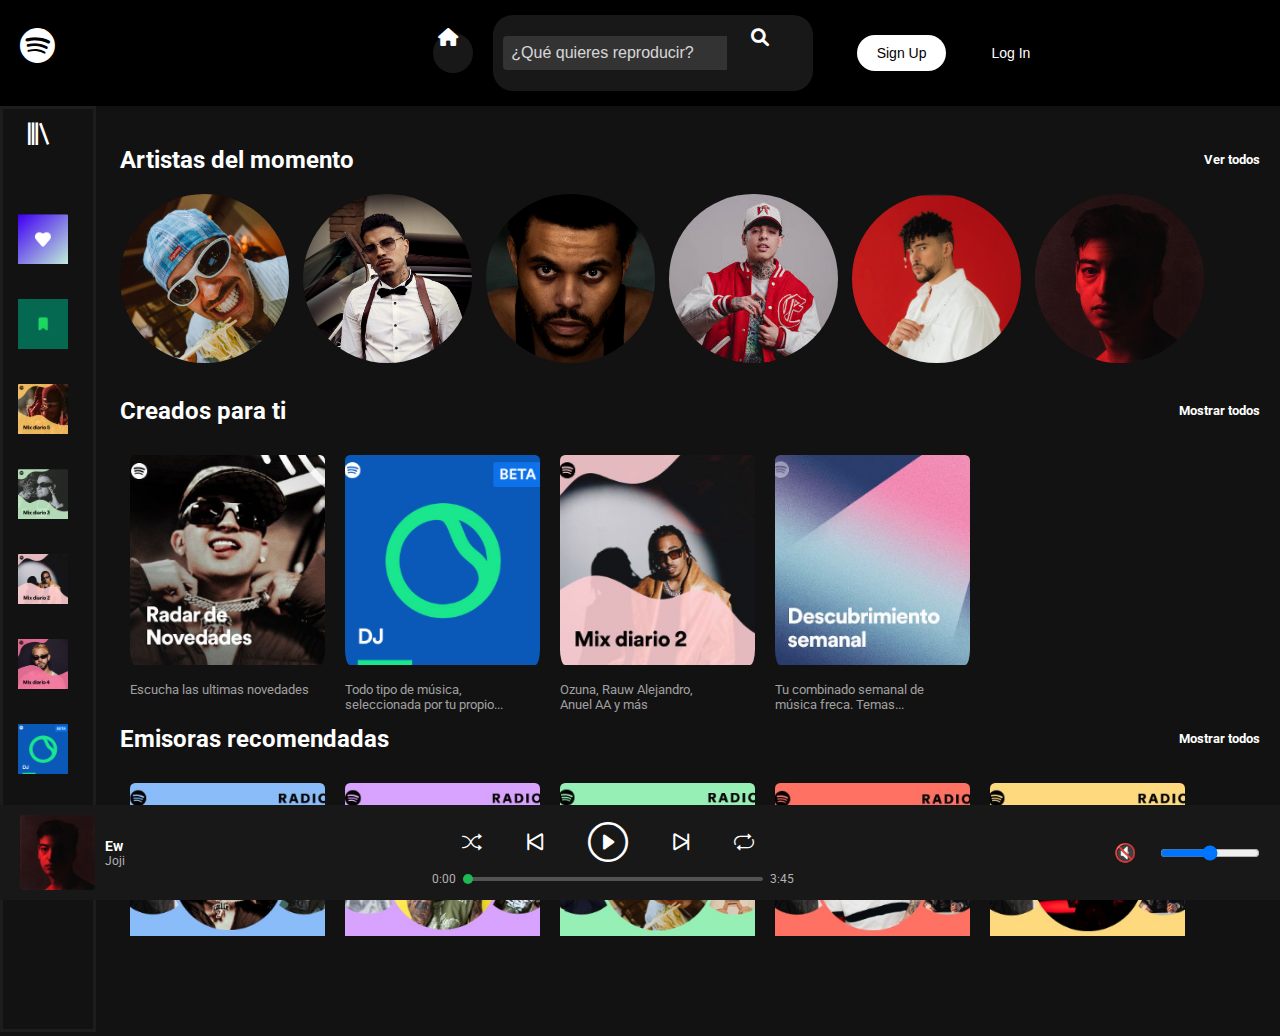
==== index.html @ 73fd4079 "todo subidote" ====
<!DOCTYPE html>
<html lang="es">
<head>
    <meta charset="UTF-8">
    <meta http-equiv="X-UA-Compatible" content="IE=edge">
    <meta name="viewport" content="width=device-width, initial-scale=1.0">
    <title>Spotify</title>
    <link rel="icon" href="imagen/spotify.png" type="image/x-icon">
    
    <link rel="stylesheet" href="estilos/style.css">
    <link rel="stylesheet" href="https://cdnjs.cloudflare.com/ajax/libs/font-awesome/6.0.0-beta3/css/all.min.css">
    <link href="https://cdn.jsdelivr.net/npm/bootstrap-icons@1.10.5/font/bootstrap-icons.css" rel="stylesheet">
    <link href='https://unpkg.com/boxicons@2.1.4/css/boxicons.min.css' rel='stylesheet'>
    <link href="https://fonts.googleapis.com/css2?family=Poppins:ital,wght@0,100;0,200;0,300;0,400;0,500;0,600;0,700;0,800;0,900;1,100;1,200;1,300;1,400;1,500;1,600;1,700;1,800;1,900&display=swap" rel="stylesheet">

</head>
<body>
    <div class="top-menu">
        <div class="logo">
            <i class="fab fa-spotify"></i>
        </div>
    
        <div class="top-menu-center">
            <a href="#" class="home-button">
                <i class="fas fa-home"></i>
            </a>
            <form action="#" method="get" class="search-form">
                <input type="text" placeholder="¿Qué quieres reproducir?" class="search-bar">
                <button type="submit" class="search-button">
                    <i class="fas fa-search"></i>
                </button>
            </form>
        </div>
    
        <div class="top-menu-right">
            <button class="sign-up">Sign Up</button>
            <button class="log-in">Log In</button>
        </div>
    </div>
    
    <div class="container">
        <aside class="aside active" id="aside">
            <div class="head">
                <i class='bx bx-library' id="menu"></i>  
            </div>
            <div class="options">
                <div>
                    <img src="imagen/reci3.png">
                    <span class="option"></span>
                </div>
                 
                <div>
                    <img src="imagen/episodios.png">
                    <span class="option"></span>
                </div>
        
                <div>
                    <img src="imagen/reci2.png">
                    <span class="option"></span>
                </div>
        
                <div>
                    <img src="imagen/reci4.png">
                    <span class="option"></span>
                </div>
        
                <div>
                    <img src="imagen/especial3.png">
                    <span class="option"></span>
                </div>
                <div>
                    <img src="imagen/reci6.png">
                    <span class="option"></span>
                </div>
                <div>
                    <img src="imagen/especial2.png">
                    <span class="option"></span>
                </div>
              
            </div>
        </aside>
        <main class="main-content">
            <section class="artist-section">
                <h2>Artistas del momento <a href="#" class="view-all">Ver todos</a></h2>
                
                <div class="artist-list">

                    <img src="imagen/artis1.jpg" alt="Artista 1" class="artist-image">
                    <img src="imagen/artis2.jpg" alt="Artista 3" class="artist-image">
                    <img src="imagen/artis3.jpg" alt="Artista 3" class="artist-image">
                    <img src="imagen/artis4.jpeg" alt="Artista 1" class="artist-image">
                    <img src="imagen/artis5.png" alt="Artista 2" class="artist-image">
                    <img src="imagen/artis6.jpeg" alt="Artista 3" class="artist-image">
                </div>
            </section>


            <section class="album-section">
                <h2>Creados para ti<a href="#" class="view-all">Mostrar todos</a></h2>
                <div class="album-list">
                    <div class="albumes">
                        <img src="imagen/especial1.png" alt="Álbum 1" class="album-image">
                        <p>Escucha las ultimas novedades</p>
                    </div>

                    <div class="albumes">
                        <img src="imagen/especial2.png" alt="Álbum 1" class="album-image">
                        <p>Todo tipo de música, <br>seleccionada por tu propio...</p>
                    </div>

                    <div class="albumes">
                        <img src="imagen/especial3.png" alt="Álbum 1" class="album-image">
                        <p>Ozuna, Rauw Alejandro, <br>Anuel AA y más</p>
                    </div>

                    <div class="albumes">
                        <img src="imagen/especial4.png" alt="Álbum 1" class="album-image">
                        <p>Tu combinado semanal de <br> música freca. Temas...</p>
                    </div>

                </div>
            </section>

            <section class="album-section">
                <h2 class="titu">Emisoras recomendadas<a href="#" class="view-all">Mostrar todos</a></h2>
                <div class="album-list">
                   <div class="emisoras">

                    <div class="albumes">
                        <img src="imagen/emi1.png" alt="Álbum 1" class="album-image">
                        <p>Con Xavi. Peso pluma, Tito<br>
                        Double P y más</p>
                    </div>

                    <div class="albumes">
                        <img src="imagen/emi2.png"alt="Álbum 1" class="album-image">
                        <p>Con Plan B, Don Omar, Wisin<br>y Yandel y más</p>
                    </div>

                    <div class="albumes">
                        <img src="imagen/emi3.png"alt="Álbum 1" class="album-image">
                        <p>Con Quevedo, Bad Bunny,<br> KAROL G y más</p>
                    </div>

                    <div class="albumes">
                        <img src="imagen/emi4.png" alt="Álbum 1" class="album-image">
                        <p>Con Peso Pluma, Xavi, Tito<br> Double P y más</p>
                    </div>

                    <div class="albumes">
                        <img src="imagen/emi5.png" alt="Álbum 1" class="album-image">
                        <p>Con Xavi, Peso Pluma, Tito <br> Double P, y más</p>
                    </div>

                    <div class="albumes">
                        <img src="imagen/emi6.png" alt="Álbum 1" class="album-image">
                        <p>Con Bad Bunny, Quevedo, <br> JHAYCO y más</p>
                    </div>

                    <div class="albumes">
                        <img src="imagen/emi7.png" alt="Álbum 1" class="album-image">
                        <p>Con Peso Pluma, Tito Double <br> P, Natanael Cano y más</p>
                    </div>
                    
                    
      
                </div>
                </div>
            </section> 

            <section class="album-section">
                <h2 class="titu">Escuchados recientemente<a href="#" class="view-all">Mostrar todos</a></h2>
                <div class="album-list">
                <div class="reciente">
                    
                    <div class="albumes">                    
                        <img src="imagen/reci1.png" alt="Álbum 1" class="album-image">
                        <h2 class="recien">Duelo</h2>
                        <p>Nanpa Básico</p>
                    </div>

                    <div class="albumes">                    
                        <img src="imagen/reci2.png" alt="Álbum 1" class="album-image">
                        <h2 class="recien">Mix diario 5</h2>
                        <p>Duki, Bizarrap, YSY A y más</p>
                    </div>

                    <div class="albumes">                    
                        <img src="imagen/reci3.png" alt="Álbum 1" class="album-image">
                        <h2 class="recien">Canciones que te gustan</h2>
                        <p>2416 canciones</p>
                    </div>

                    <div class="albumes">                    
                        <img src="imagen/reci4.png" alt="Álbum 1" class="album-image">
                        <h2 class="recien">Mix diario 3</h2>
                        <p>Gera MX, Robot95, Alemán y <br>más</p>
                    </div>

                    <div class="albumes">                    
                        <img src="imagen/reci5.png" alt="Álbum 1" class="album-image">
                        <h2 class="recien">Mix diario 2</h2>
                        <p>Ozuna, Rauw Alejandro, <br> Anuel AA y más</p>
                    </div>

                    <div class="albumes">                    
                        <img src="imagen/reci6.png" alt="Álbum 1" class="album-image">
                        <h2 class="recien">Mix diario 4</h2>
                        <p>Mora, Feid, Sech y más</p>
                    </div>

                    <div class="albumes">                    
                        <img src="imagen/reci7.png" alt="Álbum 1" class="album-image">
                        <h2 class="recien">Como Pacman</h2>
                        <p>Alemán, Gera Mx</p>
                    </div> 

                </div>
                </div>
            </section>
        </main>
    </div>

<!-- HTML -->
<footer class="spotify-footer">
    <div class="song-info">
      <img src="imagen/joji.jpg" alt="JojiSong" class="cover-art" />
      <div class="song-details">
        <span class="song-name">Ew</span>
        <span class="artist-name">Joji</span>
      </div>
    </div>
  
    <div class="playback-section">
      <div class="playback-controls">
        <button class="control-button" id="shuffle"><i class="bi bi-shuffle"></i></button>
        <button class="control-button" id="previous"><i class="bi bi-skip-start"></i></button>
        <button class="control-button" id="play"><i class="bi bi-play-circle"></i></button>
        <button class="control-button" id="next"><i class="bi bi-skip-end"></i></button>
        <button class="control-button" id="repeat"><i class="bi bi-repeat"></i></button>
      </div>
  
      <!-- Barra de progreso -->
      <div class="progress-bar-container">
        <span class="current-time">0:00</span>
        <input type="range" class="progress-bar" min="0" max="100" value="0" />
        <span class="total-time">3:45</span>
      </div>
    </div>
  
    <div class="volume-control">
      <button class="control-button" id="mute">🔇</button>
      <input type="range" min="0" max="100" value="50" class="volume-slider" />
    </div>
  </footer>
  
  
<script src="menu.js"></script>
</body>
</html>
---- estilos/style.css ----
@import url('https://fonts.googleapis.com/css2?family=Roboto:wght@400;700&display=swap');

:root {
    --background: #121212;
    --blanco: #ffffff;
    --verdeS: #1db954;
    --color-dark: #000000;
    --color-sidebar: #181818;
}

body {
    margin: 0;
    font-family: 'Roboto', sans-serif;
    background-color: var(--background);
    color: var(--blanco);
    margin-bottom: 100px;
}

/* Contenedor principal del menú */
.top-menu {
  background-color: var(--color-dark);
  display: flex;
  justify-content: space-between; /* Espacio igual entre las secciones */
  align-items: center; /* Alineación vertical centrada */
  padding: 15px 20px;
  box-shadow: 0px 2px 5px rgba(0, 0, 0, 0.1);
}

/* Logo */
.logo {
  font-size: 36px; /* Tamaño del icono */
  color: var(--blanco);
  display: flex;
  align-items: center; /* Centrado vertical */
}

/* Centro del menú */
.top-menu-center {
  display: flex;
  align-items: center; /* Centrado vertical */
  gap: 20px; /* Espaciado entre el botón y la barra de búsqueda */
}

/* Botón Home */
.home-button {
  display: flex;
  justify-content: center;
  align-items: center;
  background-color: var(--color-sidebar);
  border-radius: 50%; /* Forma circular */
  color: var(--blanco);
  text-decoration: none;
  width: 40px; /* Tamaño del círculo */
  height: 40px;
  font-size: 18px; /* Tamaño del icono */
  transition: background-color 0.3s;
}

.home-button:hover {
  background-color: var(--color-sidebar-hover);
}

/* Barra de búsqueda */
.search-form {
  display: flex;
  align-items: center;
  background-color: var(--color-sidebar);
  border-radius: 20px;
  padding: 5px 10px;
}

.search-bar {
  border: none;
  outline: none;
  background-color: transparent;
  color: var(--blanco);
  padding: 5px;
  width: 200px; 
  font-size: 16px;
}

.search-bar::placeholder {
  color: var(--blanco);
  opacity: 0.8;
}

.search-button {
  background-color: transparent;
  border: none;
  color: var(--blanco);
  font-size: 18px;
  cursor: pointer;
  transition: color 0.3s;
}

.search-button:hover {
  color: var(--color-accent);
}


.top-menu-right {
  display: flex;
  align-items: center; 
  gap: 15px; 
}

.sign-up, .log-in {
  padding: 8px 16px;
  border: none;
  border-radius: 20px;
  font-size: 14px;
  cursor: pointer;
  transition: background-color 0.3s;
}

.sign-up {
  background-color: var(--color-accent);
  color: var(--blanco);
}

.log-in {
  background-color: transparent;
  color: var(--blanco);
  border: 1px solid var(--color-accent);
}

.sign-up:hover {
  background-color: var(--color-accent-hover);
}

.log-in:hover {
  background-color: var(--color-accent);
  color: var(--blanco);
}


.top-menu-center,
.top-menu-right,
.logo {
  flex: 1;
  text-align: center;
}

.logo {
  text-align: left; 
}

.top-menu-right {
  text-align: right; 
}


.library-link {
    display: inline-flex;
    align-items: center;
    margin-right: 10px;
    color: var(--blanco);
    text-decoration: none;
}

.add-icon {
    color: #1db954;
    font-size: 20px;
    text-decoration: none;
    margin-left: 5px;
    color: var(--blanco);
}

.search-form {
    display: flex;
    align-items: center;
    width: 300px;
}

.search-bar {
    flex: 1;
    padding: 8px;
    border: none;
    border-radius: 4px 0 0 4px;
    outline: none;
    background-color: #333;
    color: var(--blanco);
}

.search-button {
    background-color: var(--color-sidebar);
    border: none;
    padding: 8px;
    cursor: pointer;
    color: var(--blanco);
    border-radius: 0 4px 4px 0;
}

.top-menu-right button {
    border: none;
    padding: 10px 20px;
    margin-left: 10px;
    cursor: pointer;
    font-size: 14px;
    border-radius: 20px;
}

.sign-up {
    background-color: var(--blanco);
    color: var(--color-dark);
}

.log-in {
    background-color: transparent;
    color: var(--blanco);
    border: 1px solid var(--blanco);
}

.container {
    display: flex;
    height: calc(100vh - 70px);
}

.side-menu {
    width: 250px;
    background-color: var(--color-sidebar);
    padding: 20px;
    display: flex;
    flex-direction: column;
    justify-content: space-between;
}

.library-header {
    display: flex;
    justify-content: space-between;
    align-items: center;
    margin-bottom: 20px;
    font-size: 18px;
    color: var(--blanco);
}

.create-playlist,
.search-podcast {
    background-color: var(--blanco);
    color: var(--color-dark);
    border: 1px solid var(--blanco);
    padding: 10px;
    margin-bottom: 10px;
    text-align: left;
    border-radius: 40px;
    cursor: pointer;
    font-weight: bold;
    display: inline-block;
    white-space: nowrap; 
}

.home-button:hover, .create-playlist:hover,
.search-podcast:hover,
.sign-up:hover,
.log-in:hover {
    transform: scale(1.05); 
    background-color: var(--color-oscuro);  
    color: var(--blanco); 
    transition: transform 0.3s, background-color 0.3s;  
}

.legal-links a {
    display: block;
    margin-top: 10px;
    font-size: 14px;
    color: #b3b3b3;
    text-decoration: none;
}

.legal-links a:hover {
    color: var(--blanco);
}

.main-content {
  margin-left: 100px;
    flex: 1;
    padding: 20px;
    overflow-y: auto;
}

.main-content section {
    margin-bottom: 30px;
}

.main-content h2 {
    display: flex;
    justify-content: space-between;
    align-items: center;
    color: var(--blanco);
}

.view-all {
    color: var(--blanco);
    font-size: 13px;
    text-decoration: none;
}

.view-all:hover {
    text-decoration: underline;
}

.artist-image {
    width: 169px;
    height: 169px;
    border-radius: 50%;
    object-fit: cover;
    margin-right: 10px;
    cursor: pointer;
}

.album-image{
    width: 195px;
    height: 210px;
    border-radius: 7%;
    object-fit: cover;
    padding: 10px;
    padding-bottom: 0;
}

.album-image img{
  display: flex;
  width: 175px;
  height: 190px;
  align-content: center;
  justify-content: center;
  float: left;
}

.albumes, .emisoras, .reciente{
  margin-bottom: 0;
  float: left;
  align-content: center;
  justify-content: center;
  cursor: pointer;
}
.albumes p{
  margin-left: 10px;
  padding-top: 0;
  font-size: 13px;
  text-align: justify;
  color: rgb(160, 160, 160);
  
}
.albumes:hover{
  background-color: rgba(255, 255, 255, .1);
  border-radius: 10px;
}

.Cookies:hover{
    text-decoration: underline;

}


.emisoras, .titu, .reciente{
  clear: left;
}


.titu h2{
  
  margin-top: 200px;
}

.recien{
  margin-left: 10px;
  font-size: 17px;
  margin-bottom: 0;
  padding-bottom: 0;
  text-align: justify;
}


/*ESTE ES EL FOOTER*/
.spotify-footer {
    display: flex;
    justify-content: space-between;
    align-items: center;
    background-color: #181818;
    color: white;
    padding: 10px 20px;
    position: fixed;
    bottom: 0;
    width: 100%;
  }
  
  .song-info {
    display: flex;
    align-items: center;
  }
  .song-info img{
    width: 75px;
    height: 75px;
  }
  
  .cover-art {
    width: 50px;
    height: 50px;
    margin-right: 10px;
    border-radius: 4px;
  }
  
  .song-details {
    display: flex;
    flex-direction: column;
  }
  
  .song-name {
    font-size: 14px;
    font-weight: bold;
  }
  
  .artist-name {
    font-size: 12px;
    color: #b3b3b3;
  }
  
  .playback-section {
    display: flex;
    flex-direction: column;
    align-items: center;
  }
  
  .playback-controls {
    display: flex;
    align-items: center;
    margin-bottom: 5px;
  }

  #play{
    font-size: 40px;
  }

  #previous, #next{
    font-size: 30px;
  }

  #repeat, #shuffle{
    font-size: 20px;
  }
  
  .control-button {
    background: none;
    border: none;
    color: white;
    font-size: 18px;
    margin: 0 8px;
    cursor: pointer;
  }
  
  .control-button:hover {
    color: #1db954;
  }
  
  .progress-bar-container {
    display: flex;
    align-items: center;
  }
  
  .current-time, .total-time {
    font-size: 12px;
    color: #b3b3b3;
    margin: 0 5px;
  }
  
  .progress-bar {
    width: 300px;
    cursor: pointer;
    appearance: none;
    height: 4px;
    background: #535353;
    border-radius: 2px;
  }
  
  .progress-bar::-webkit-slider-thumb {
    appearance: none;
    width: 10px;
    height: 10px;
    background: #1db954;
    border-radius: 50%;
    cursor: pointer;
  }
  
  .volume-control {
    display: flex;
    align-items: center;
  }
  
  .volume-slider {
    margin-right: 40px;
    margin-left: 10px;
    width: 100px;
  }
  
  .mix{
    width: 188px;
    height: 48px;
    background-color: rgb(95, 45, 45);
    border: solid 1px white;
    
  }

 
  
  .head img{
    width: 50px;
    border-radius: 50%;
}



/*AQUI ES LA SIDEBAR*/


.head img{
  width: 50px;
  border-radius: 50%;
}

.aside{
  height: 100vh;
  background-color: #121212;
  transition: all .4s ease;
  padding: 10px;
  height: 100vh;
  width: 300px;
  color: #fff;
  position: fixed;
  border: solid rgba(68, 66, 66, .245);
}
.head{ 
  margin-bottom: 30px;
  justify-content: space-between;
  display: flex;
  align-items: center;
  height: 50px;
}
.head i{
font-size: 30px;
cursor: pointer;
}

.profile{
  display: flex;
  align-items: center;
}

.profile img{
  margin-right: 10px;
}
.options div{
  display: flex;
  align-items: center;
  justify-content: center;
  padding: 15px;
  cursor: pointer;
  margin-bottom: 5px;
  border-radius: 10px;
  font-size: 1.1rem;
}

.options img, i{
height: 50px;
width: 50px;
margin-right: 10px;
padding: 0;
}

.options a{
  text-decoration: none;
  color: #FFFFFF;
}

/*MODIFICACIONES AL CERRAR EL MENU*/

.aside.active{
  width: 70px;
  transition: all .4s ease;

}

.aside.active .option,
.aside.active .profile{
display: none;
}

.aside.active .head i{
  margin: auto;
}

  @media (min-width: 768px) {
      .container {
          flex-direction: row;
        }
  }

  @media (min-width: 768px) {
      .side-menu {
          width: 250px;
        }
  }
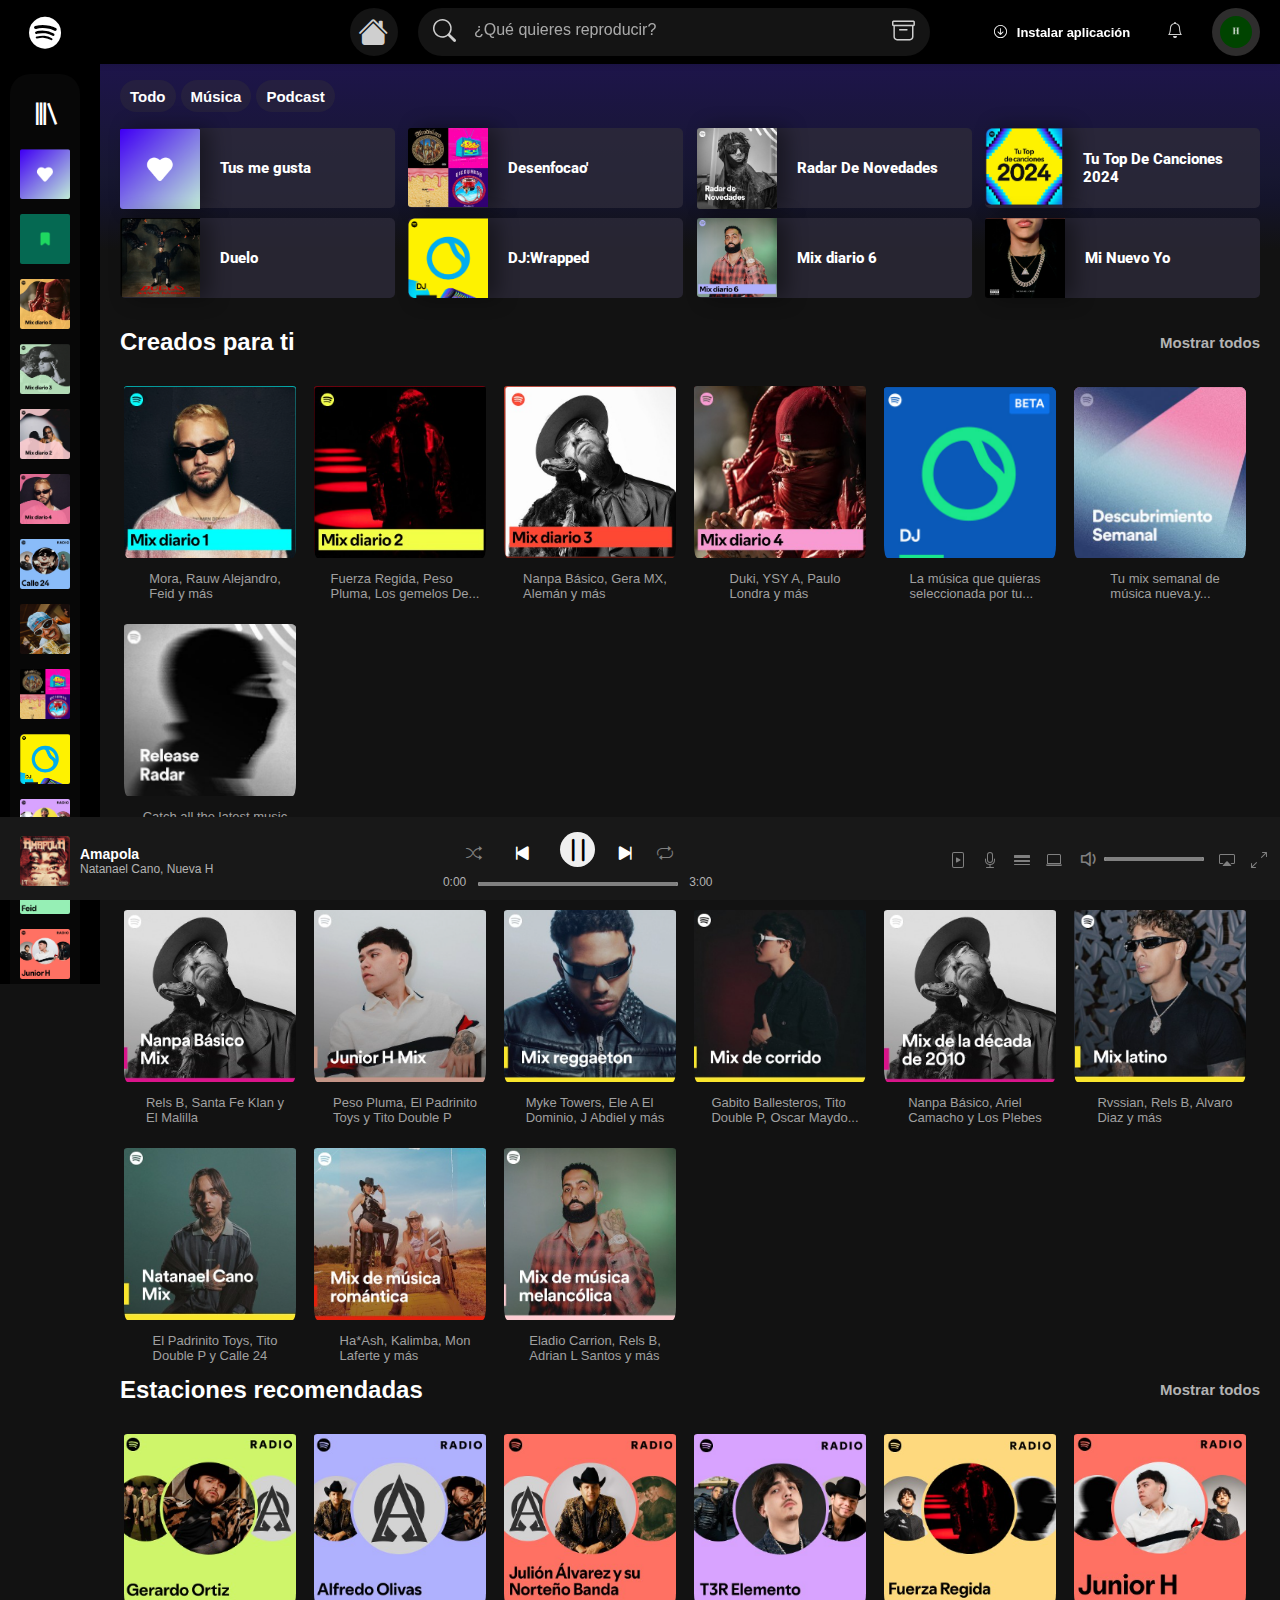
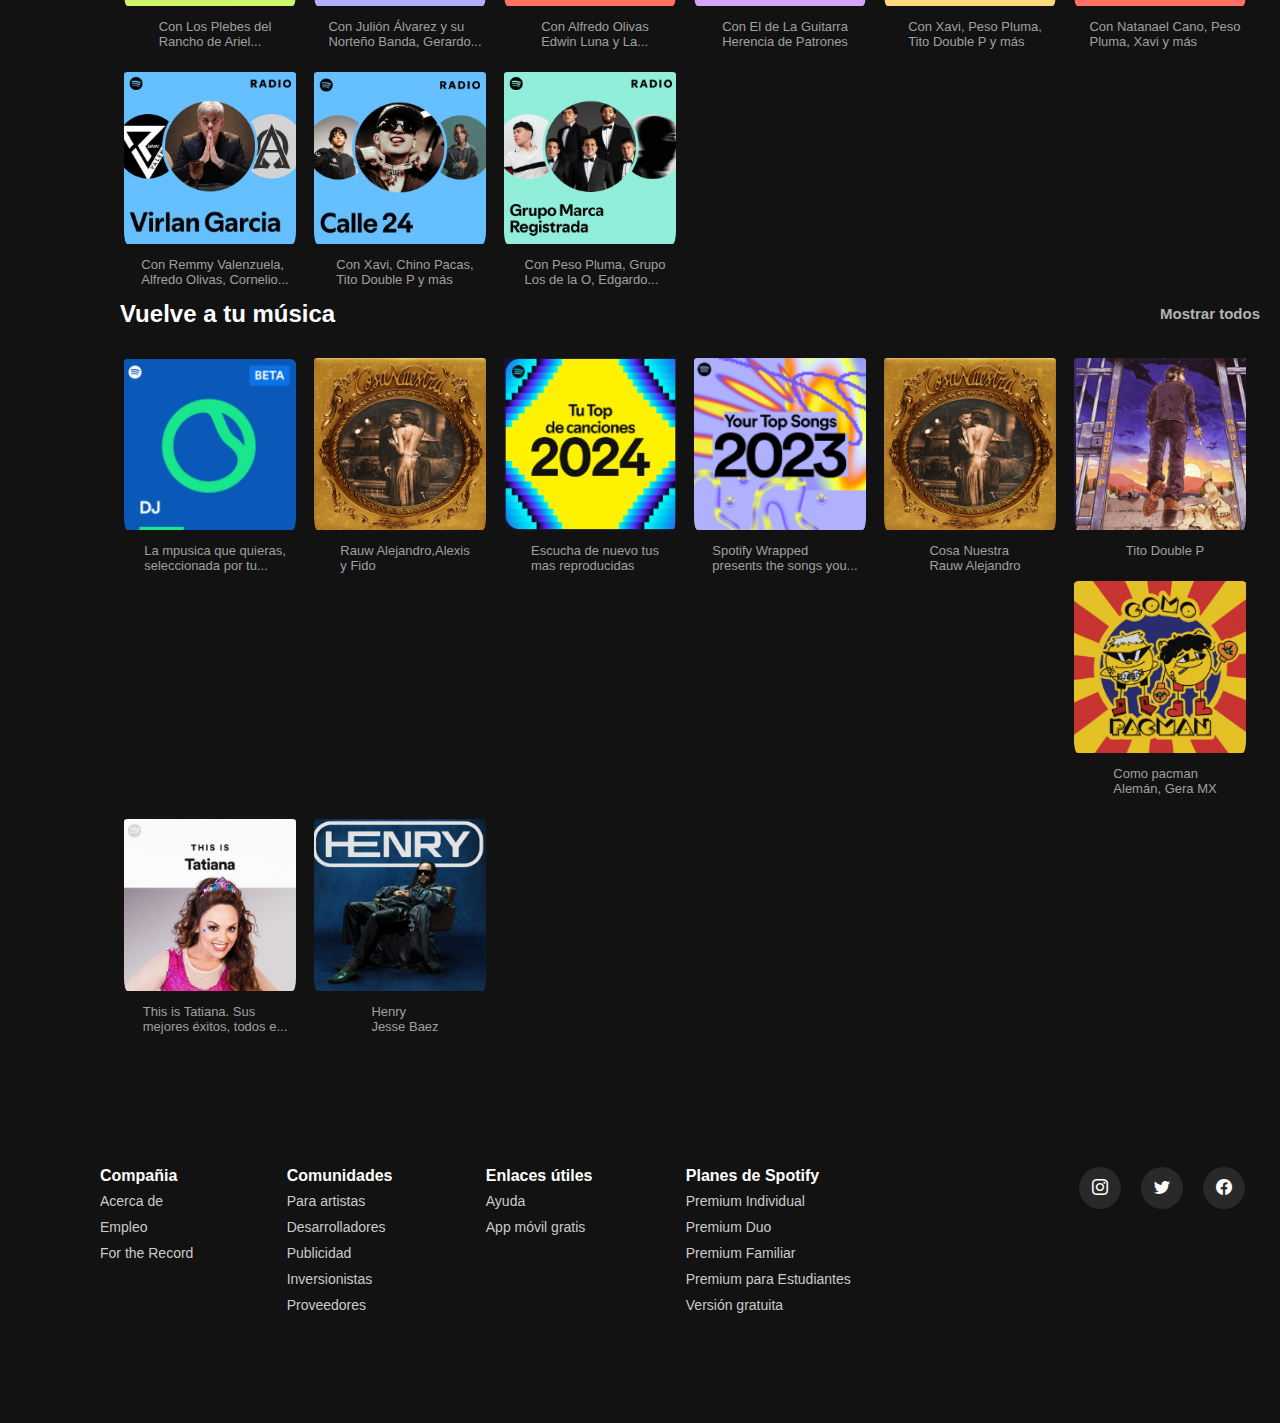
==== commit 13b07c04: "se supone que fue todo" ====
--- a/index.html
+++ b/index.html
@@ -4,7 +4,7 @@
     <meta charset="UTF-8">
     <meta http-equiv="X-UA-Compatible" content="IE=edge">
     <meta name="viewport" content="width=device-width, initial-scale=1.0">
-    <title>Spotify</title>
+    <title>Spotify - Reproductor web: música para todos</title>
     <link rel="icon" href="imagen/spotify.png" type="image/x-icon">
     
     <link rel="stylesheet" href="estilos/style.css">
@@ -13,248 +13,724 @@
     <link href='https://unpkg.com/boxicons@2.1.4/css/boxicons.min.css' rel='stylesheet'>
     <link href="https://fonts.googleapis.com/css2?family=Poppins:ital,wght@0,100;0,200;0,300;0,400;0,500;0,600;0,700;0,800;0,900;1,100;1,200;1,300;1,400;1,500;1,600;1,700;1,800;1,900&display=swap" rel="stylesheet">
 
+
+    <link rel="stylesheet" href="https://fonts.googleapis.com/css2?family=Material+Symbols+Outlined:opsz,wght,FILL,GRAD@20..48,100..700,0..1,-50..200&icon_names=home" />
+
+
+
 </head>
 <body>
+
+    <!--Es el menu de arriba-->
     <div class="top-menu">
-        <div class="logo">
-            <i class="fab fa-spotify"></i>
+            <div class="logo">
+                <i class="fab fa-spotify"></i>
+            </div>
+        
+        <div class="top-menu-center">
+
+            <div class="inicio">
+                <i class="bi bi-house-fill"></i>
+                <span class="tooltiptext">Inicio</span>
+            </div>
+
+            <div class="busqueda">
+                <div class="lupa">
+                    <i class="bi bi-search"></i>
+                    
+                </div>
+                <div class="barrabus">
+                    <input type="text" placeholder="¿Qué quieres reproducir?" class="search-bar">
+                </div>
+                
+                <div class="archivo">
+                    <i class="bi bi-archive"></i>
+                    <span class="tooltiptext">Explorar</span>
+                </div>
+            </div>
+                
+                
         </div>
-    
-        <div class="top-menu-center">
-            <a href="#" class="home-button">
-                <i class="fas fa-home"></i>
+        
+        <div class="top-menu-right">
+            <a class="descarga" href="https://open.spotify.com/download">
+                <div class="instalar">
+                    <div class="icono">
+                        <i class="bi bi-arrow-down-circle"></i>
+                    </div>
+                    <div class="textodes">
+                        <p>Instalar aplicación</p>
+                    </div>     
+                </div>
             </a>
-            <form action="#" method="get" class="search-form">
-                <input type="text" placeholder="¿Qué quieres reproducir?" class="search-bar">
-                <button type="submit" class="search-button">
-                    <i class="fas fa-search"></i>
-                </button>
-            </form>
-        </div>
-    
-        <div class="top-menu-right">
-            <button class="sign-up">Sign Up</button>
-            <button class="log-in">Log In</button>
+
+            <div class="novedad">
+                <i class="bi bi-bell"></i>
+                <span class="tooltiptext">Novedades</span>
+            </div>
+
+            <div class="perfil">
+                <img src="imagen/perfil.png" alt="">
+                <span class="tooltiptext">HauntingPine21</span>
+            </div>
         </div>
     </div>
     
-    <div class="container">
-        <aside class="aside active" id="aside">
-            <div class="head">
-                <i class='bx bx-library' id="menu"></i>  
-            </div>
-            <div class="options">
-                <div>
-                    <img src="imagen/reci3.png">
-                    <span class="option"></span>
-                </div>
-                 
-                <div>
-                    <img src="imagen/episodios.png">
-                    <span class="option"></span>
-                </div>
+<!----------------------------------------------------------------------------------------------------------->
+
+
+<!--Es el menu lateral-->
+    <aside class="aside active" id="aside">
         
-                <div>
-                    <img src="imagen/reci2.png">
-                    <span class="option"></span>
-                </div>
-        
-                <div>
-                    <img src="imagen/reci4.png">
-                    <span class="option"></span>
-                </div>
-        
-                <div>
-                    <img src="imagen/especial3.png">
-                    <span class="option"></span>
-                </div>
-                <div>
-                    <img src="imagen/reci6.png">
-                    <span class="option"></span>
-                </div>
-                <div>
-                    <img src="imagen/especial2.png">
-                    <span class="option"></span>
-                </div>
-              
-            </div>
-        </aside>
-        <main class="main-content">
+        <div class="options">
+
+           <div class="head">
+            <i class='bx bx-library' id="menu"></i>  
+        </div>
+
+            <div class="laterales">
+                <img src="imagen/reci3.png">
+                <span class="option"></span>
+            </div>
+             
+            <div class="laterales">
+                <img src="imagen/episodios.png">
+                <span class="option"></span>
+            </div>
+    
+            <div class="laterales">
+                <img src="imagen/reci2.png">
+                <span class="option"></span>
+            </div>
+    
+            <div class="laterales">
+                <img src="imagen/reci4.png">
+                <span class="option"></span>
+            </div>
+    
+            <div class="laterales">
+                <img src="imagen/especial3.png">
+                <span class="option"></span>
+            </div>
+            <div class="laterales">
+                <img src="imagen/reci6.png">
+                <span class="option"></span>
+            </div>
+            <div class="laterales">
+                <img src="imagen/emi1.png">
+                <span class="option"></span>
+            </div>
+
+            <div class="laterales">
+                <img src="imagen/artis1.jpg">
+                <span class="option"></span>
+            </div>
+            <div class="laterales">
+                <img src="imagen/Desenfocao.png">
+                <span class="option"></span>
+            </div>
+            <div class="laterales">
+                <img src="imagen/DjWrapped.png">
+                <span class="option"></span>
+            </div>
+            <div class="laterales">
+                <img src="imagen/emi2.png">
+                <span class="option"></span>
+            </div>
+            <div class="laterales">
+                <img src="imagen/emi3.png">
+                <span class="option"></span>
+            </div>
+            <div class="laterales">
+                <img src="imagen/emi4.png">
+                <span class="option"></span>
+            </div>
+            <div class="laterales">
+                <img src="imagen/emi5.png">
+                <span class="option"></span>
+            </div>
+            <div class="laterales">
+                <img src="imagen/emi6.png">
+                <span class="option"></span>
+            </div>
+            <div class="laterales">
+                <img src="imagen/emi7.png">
+                <span class="option"></span>
+            </div>
+            <div class="laterales">
+                <img src="imagen/MiNuevoYo.png">
+                <span class="option"></span>
+            </div>
+            <div class="laterales">
+                <img src="imagen/Mirada.png">
+                <span class="option"></span>
+            </div>
+            <div class="laterales">
+                <img src="imagen/RadarDeNovedades.png">
+                <span class="option"></span>
+            </div>
+            <div class="laterales">
+                <img src="imagen/mixdiario3.png">
+                <span class="option"></span>
+            </div>
+            <div class="laterales">
+                <img src="imagen/especial2.png">
+                <span class="option"></span>
+            </div>
+            <div class="laterales">
+                <img src="imagen/SauceBoyz.png">
+                <span class="option"></span>
+            </div>
+            <div class="laterales">
+                <img src="imagen/TheAcademySegunda.png">
+                <span class="option"></span>
+            </div>
+            <div class="laterales">
+                <img src="imagen/Thegiaant.png">
+                <span class="option"></span>
+            </div>
+            <div class="laterales">
+                <img src="imagen/ThisIsBabi.png">
+                <span class="option"></span>
+            </div>
+           
+            <div class="vacio"></div>
+
+          
+        </div>
+    </aside>
+
+<!------------------------------------------------------------------------------------------------------------>
+
+
+    <!--Es el centro de la pagina-->
+        <div class="main-content">
+
+            <div class="seccionbotontop">
+                <div class="botontop">
+                    <button class="botonarriba agarre">Todo</button>
+                    <button class="botonarriba">Música</button>
+                    <button class="botonarriba">Podcast</button>
+                </div>
+            </div>
             <section class="artist-section">
-                <h2>Artistas del momento <a href="#" class="view-all">Ver todos</a></h2>
+                
                 
                 <div class="artist-list">
 
-                    <img src="imagen/artis1.jpg" alt="Artista 1" class="artist-image">
-                    <img src="imagen/artis2.jpg" alt="Artista 3" class="artist-image">
-                    <img src="imagen/artis3.jpg" alt="Artista 3" class="artist-image">
-                    <img src="imagen/artis4.jpeg" alt="Artista 1" class="artist-image">
-                    <img src="imagen/artis5.png" alt="Artista 2" class="artist-image">
-                    <img src="imagen/artis6.jpeg" alt="Artista 3" class="artist-image">
+                    <div class="mixarriba">
+                        <div class="foto">
+                            <div class="foti"><img src="imagen/reci3.png" alt=""></div>
+                        </div>
+                        <div class="texto">
+                            <div class="palabra"><p>Tus me gusta</p></div>
+                        </div>
+                    </div>
+
+                    <div class="mixarriba">
+                        <div class="foto">
+                            <div class="foti"><img src="imagen/Desenfocao.png" alt=""></div>
+                        </div>                        
+                        <div class="texto">
+                            <div class="palabra"><p>Desenfocao'</p></div>
+                        </div>
+                    </div>
+
+                    <div class="mixarriba">
+                        <div class="foto">
+                            <div class="foti"><img src="imagen/RadarDeNovedades.png" alt=""></div>
+                        </div>
+                        <div class="texto">
+                            <div class="palabra"><p>Radar De Novedades</p></div>
+                        </div>
+                    </div>
+
+                    <div class="mixarriba">
+                        <div class="foto">
+                            <div class="foti"><img src="imagen/TopDeCanciones.png" alt=""></div>
+                        </div>
+                        <div class="texto">
+                            <div class="palabra"><p>Tu Top De Canciones 2024</p></div>
+                        </div>
+                    </div>
+
+                    <div class="mixarriba">
+                        <div class="foto">
+                            <div class="foti"><img src="imagen/reci1.png" alt=""></div>
+                        </div>
+                        <div class="texto">
+                            <div class="palabra"><p>Duelo</p></div>
+                        </div>
+                    </div>
+
+                    <div class="mixarriba">
+                        <div class="foto">
+                            <div class="foti"><img src="imagen/DjWrapped.png" alt=""></div>
+                        </div>
+                        <div class="texto">
+                            <div class="palabra"><p>DJ:Wrapped</p></div>
+                        </div>
+                    </div>
+
+                    <div class="mixarriba">
+                        <div class="foto">
+                            <div class="foti"><img src="imagen/mixdiario6.png" alt=""></div>
+                        </div>
+                        <div class="texto">
+                            <div class="palabra"><p>Mix diario 6</p></div>
+                        </div>
+                    </div>
+                    
+                    <div class="mixarriba">
+                        <div class="foto">
+                            <div class="foti"><img src="imagen/MiNuevoYo.png" alt=""></div>
+                        </div>
+                        <div class="texto">
+                            <div class="palabra"><p>Mi Nuevo Yo</p></div>
+                        </div>
+                    </div>
+
                 </div>
             </section>
 
-
+<!--CREADOR PARA TI -------------------------------------------------------->
             <section class="album-section">
                 <h2>Creados para ti<a href="#" class="view-all">Mostrar todos</a></h2>
                 <div class="album-list">
                     <div class="albumes">
-                        <img src="imagen/especial1.png" alt="Álbum 1" class="album-image">
-                        <p>Escucha las ultimas novedades</p>
+                        <img src="imagen/mixdiario1.png" alt="Álbum 1" class="album-image">
+                        <p>Mora, Rauw Alejandro,<br>Feid y más</p>
                     </div>
 
                     <div class="albumes">
-                        <img src="imagen/especial2.png" alt="Álbum 1" class="album-image">
-                        <p>Todo tipo de música, <br>seleccionada por tu propio...</p>
+                        <img src="imagen/mixdiario2.png" alt="Álbum 1" class="album-image">
+                        <p>Fuerza Regida, Peso<br>Pluma, Los gemelos De...</p>
                     </div>
 
                     <div class="albumes">
-                        <img src="imagen/especial3.png" alt="Álbum 1" class="album-image">
-                        <p>Ozuna, Rauw Alejandro, <br>Anuel AA y más</p>
+                        <img src="imagen/mixdiario3.png" alt="Álbum 1" class="album-image">
+                        <p>Nanpa Básico, Gera MX, <br>Alemán y más</p>
                     </div>
 
                     <div class="albumes">
-                        <img src="imagen/especial4.png" alt="Álbum 1" class="album-image">
-                        <p>Tu combinado semanal de <br> música freca. Temas...</p>
-                    </div>
-
+                        <img src="imagen/mixdiario4.png" alt="Álbum 1" class="album-image">
+                        <p>Duki, YSY A, Paulo<br>Londra y más</p>
+                    </div>
+
+                    <div class="albumes">
+                        <img src="imagen/djlivi.png" alt="Álbum 1" class="album-image">
+                        <p>La música que quieras <br>seleccionada por tu...</p>
+                    </div>
+                    <div class="albumes">
+                        <img src="imagen/descubrimientosemanal.png" alt="Álbum 1" class="album-image">
+                        <p>Tu mix semanal de <br> música nueva.y...</p>
+                    </div>
+                    <div class="albumes">
+                        <img src="imagen/radar.png" alt="Álbum 1" class="album-image">
+                        <p>Catch all the latest music<br>from artists you follow...</p>
+                    </div>
                 </div>
             </section>
 
+<!--MIXES MAS ESCUCHADOS---------------------------------------------------------->
+ 
+
             <section class="album-section">
-                <h2 class="titu">Emisoras recomendadas<a href="#" class="view-all">Mostrar todos</a></h2>
+                <h2 class="titu">Tus mixes más escuchados<a href="#" class="view-all">Mostrar todos</a></h2>
+                <div class="album-list">
+                    <div class="reciente">
+                        
+                        <div class="albumes">                    
+                            <img src="imagen/nanpabasicomix.png" alt="Álbum 1" class="album-image">                           
+                            <p>Rels B, Santa Fe Klan y<br> El Malilla</p>
+                        </div>
+
+                        <div class="albumes">                    
+                            <img src="imagen/juniorhmix.png" alt="Álbum 1" class="album-image">
+                            <p>Peso Pluma, El Padrinito<br>Toys y Tito Double P</p>
+                        </div>
+
+                        <div class="albumes">                    
+                            <img src="imagen/mixreggaeton.png" alt="Álbum 1" class="album-image">
+                            <p>Myke Towers, Ele A El<br> Dominio, J Abdiel y más</p>
+                        </div>
+
+                        <div class="albumes">                    
+                            <img src="imagen/mixdecorrido.png" alt="Álbum 1" class="album-image">
+                            <p>Gabito Ballesteros, Tito<br>Double P, Oscar Maydo...</p>
+                        </div>
+
+                        <div class="albumes">                    
+                            <img src="imagen/mixdecada2010.png" alt="Álbum 1" class="album-image">
+                            <p>Nanpa Básico, Ariel<br>Camacho y Los Plebes</p>
+                        </div>
+
+                        <div class="albumes">                    
+                            <img src="imagen/mixlatino.png" alt="Álbum 1" class="album-image">
+                            <p>Rvssian, Rels B, Alvaro<br>Diaz y más</p>
+                        </div>
+
+                        <div class="albumes">                    
+                            <img src="imagen/natamix.png" alt="Álbum 1" class="album-image">
+                            <p>El Padrinito Toys, Tito<br>Double P y Calle 24</p>
+                        </div> 
+                        <div class="albumes">                    
+                            <img src="imagen/mixderomantica.png" alt="Álbum 1" class="album-image">
+                            <p>Ha*Ash, Kalimba, Mon<br>Laferte y más</p>
+                        </div> 
+                        <div class="albumes">                    
+                            <img src="imagen/mixmelancolica.png" alt="Álbum 1" class="album-image">
+                            <p>Eladio Carrion, Rels B,<br>Adrian L Santos y más</p>
+                        </div> 
+                       
+                        
+                    </div>
+                </div>
+            </section>
+
+<!--ESTACIONES RECOMENDADAS---------------------------------------------------------------------------------->
+            <section class="album-section">
+                <h2 class="titu">Estaciones recomendadas<a href="#" class="view-all">Mostrar todos</a></h2>
+                <div class="album-list">
+                    <div class="reciente">
+                        
+                        <div class="albumes">                    
+                            <img src="imagen/radiogerardo.png" alt="Álbum 1" class="album-image">
+                            <p>Con Los Plebes del<br>Rancho de Ariel...</p>
+                        </div>
+
+                        <div class="albumes">                    
+                            <img src="imagen/radioalfredo.png" alt="Álbum 1" class="album-image">
+                            <p>Con Julión Álvarez y su<br>Norteño Banda, Gerardo...</p>
+                        </div>
+
+                        <div class="albumes">                    
+                            <img src="imagen/radiojulion.png" alt="Álbum 1" class="album-image">
+                            <p>Con Alfredo Olivas<br>Edwin Luna y La...</p>
+                        </div>
+
+                        <div class="albumes">                    
+                            <img src="imagen/radiotercer.png" alt="Álbum 1" class="album-image">
+                            <p>Con El de La Guitarra<br>Herencia de Patrones</p>
+                        </div>
+
+                        <div class="albumes">                    
+                            <img src="imagen/radiofuerza.png" alt="Álbum 1" class="album-image">
+                            <p>Con Xavi, Peso Pluma,<br>Tito Double P y más</p>
+                        </div>
+
+                        <div class="albumes">                    
+                            <img src="imagen/radiojuniorh.png" alt="Álbum 1" class="album-image">
+                            <p>Con Natanael Cano, Peso<br>Pluma, Xavi y más</p>
+                        </div>
+
+                        <div class="albumes">                    
+                            <img src="imagen/radiovirlan.png" alt="Álbum 1" class="album-image">
+                            <p>Con Remmy Valenzuela,<br>Alfredo Olivas, Cornelio...</p>
+                        </div> 
+                        <div class="albumes">                    
+                            <img src="imagen/radiocalle24.png" alt="Álbum 1" class="album-image">
+                            <p>Con Xavi, Chino Pacas,<br>Tito Double P y más</p>
+                        </div> 
+                        <div class="albumes">                    
+                            <img src="imagen/radiomarca.png" alt="Álbum 1" class="album-image">
+                            <p>Con Peso Pluma, Grupo<br> Los de la O, Edgardo...</p>
+                        </div> 
+                       
+                        
+                    </div>
+                </div>
+            </section>
+
+
+
+
+
+
+
+
+            <section class="album-section">
+                <h2 class="titu">Vuelve a tu música<a href="#" class="view-all">Mostrar todos</a></h2>
                 <div class="album-list">
                    <div class="emisoras">
-
-                    <div class="albumes">
-                        <img src="imagen/emi1.png" alt="Álbum 1" class="album-image">
-                        <p>Con Xavi. Peso pluma, Tito<br>
-                        Double P y más</p>
-                    </div>
-
-                    <div class="albumes">
-                        <img src="imagen/emi2.png"alt="Álbum 1" class="album-image">
-                        <p>Con Plan B, Don Omar, Wisin<br>y Yandel y más</p>
-                    </div>
-
-                    <div class="albumes">
-                        <img src="imagen/emi3.png"alt="Álbum 1" class="album-image">
-                        <p>Con Quevedo, Bad Bunny,<br> KAROL G y más</p>
-                    </div>
-
-                    <div class="albumes">
-                        <img src="imagen/emi4.png" alt="Álbum 1" class="album-image">
-                        <p>Con Peso Pluma, Xavi, Tito<br> Double P y más</p>
-                    </div>
-
-                    <div class="albumes">
-                        <img src="imagen/emi5.png" alt="Álbum 1" class="album-image">
-                        <p>Con Xavi, Peso Pluma, Tito <br> Double P, y más</p>
-                    </div>
-
-                    <div class="albumes">
-                        <img src="imagen/emi6.png" alt="Álbum 1" class="album-image">
-                        <p>Con Bad Bunny, Quevedo, <br> JHAYCO y más</p>
-                    </div>
-
-                    <div class="albumes">
-                        <img src="imagen/emi7.png" alt="Álbum 1" class="album-image">
-                        <p>Con Peso Pluma, Tito Double <br> P, Natanael Cano y más</p>
-                    </div>
-                    
-                    
+                        <div class="albumes">
+                            <img src="imagen/djlivi.png" alt="Álbum 1" class="album-image">
+                            <p>La mpusica que quieras,<br>seleccionada por tu...</p>
+                        </div>
+
+                        <div class="albumes">
+                            <img src="imagen/cosanuestra.png"alt="Álbum 1" class="album-image">
+                            <p>Rauw Alejandro,Alexis<br>y Fido</p>
+                        </div>
+
+                        <div class="albumes">
+                            <img src="imagen/TopDeCanciones.png"alt="Álbum 1" class="album-image">
+                            <p>Escucha de nuevo tus<br>mas reproducidas </p>
+                        </div>
+
+                        <div class="albumes">
+                            <img src="imagen/top2023.png" alt="Álbum 1" class="album-image">
+                            <p>Spotify Wrapped<br>presents the songs you...</p>
+                        </div>
+
+                        <div class="albumes">
+                            <img src="imagen/cosanuestra.png" alt="Álbum 1" class="album-image">
+                            <p>Cosa Nuestra<br>Rauw Alejandro</p>
+                        </div>
+
+                        <div class="albumes">
+                            <img src="imagen/nadie.png" alt="Álbum 1" class="album-image">
+                            <p>Tito Double P</p>
+                        </div>
+
+                        <div class="albumes">
+                            <img src="imagen/reci7.png" alt="Álbum 1" class="album-image">
+                            <p>Como pacman<br> Alemán, Gera MX</p>
+                        </div>
+                        
+                        <div class="albumes">
+                            <img src="imagen/thiistatiana.png" alt="Álbum 1" class="album-image">
+                            <p>This is Tatiana. Sus<br>mejores éxitos, todos e...</p>
+                        </div>
+                        <div class="albumes">
+                            <img src="imagen/henry.png" alt="Álbum 1" class="album-image">
+                            <p>Henry<br>Jesse Baez</p>
+                        </div>
+                        
       
-                </div>
-                </div>
-            </section> 
-
-            <section class="album-section">
-                <h2 class="titu">Escuchados recientemente<a href="#" class="view-all">Mostrar todos</a></h2>
-                <div class="album-list">
-                <div class="reciente">
-                    
-                    <div class="albumes">                    
-                        <img src="imagen/reci1.png" alt="Álbum 1" class="album-image">
-                        <h2 class="recien">Duelo</h2>
-                        <p>Nanpa Básico</p>
-                    </div>
-
-                    <div class="albumes">                    
-                        <img src="imagen/reci2.png" alt="Álbum 1" class="album-image">
-                        <h2 class="recien">Mix diario 5</h2>
-                        <p>Duki, Bizarrap, YSY A y más</p>
-                    </div>
-
-                    <div class="albumes">                    
-                        <img src="imagen/reci3.png" alt="Álbum 1" class="album-image">
-                        <h2 class="recien">Canciones que te gustan</h2>
-                        <p>2416 canciones</p>
-                    </div>
-
-                    <div class="albumes">                    
-                        <img src="imagen/reci4.png" alt="Álbum 1" class="album-image">
-                        <h2 class="recien">Mix diario 3</h2>
-                        <p>Gera MX, Robot95, Alemán y <br>más</p>
-                    </div>
-
-                    <div class="albumes">                    
-                        <img src="imagen/reci5.png" alt="Álbum 1" class="album-image">
-                        <h2 class="recien">Mix diario 2</h2>
-                        <p>Ozuna, Rauw Alejandro, <br> Anuel AA y más</p>
-                    </div>
-
-                    <div class="albumes">                    
-                        <img src="imagen/reci6.png" alt="Álbum 1" class="album-image">
-                        <h2 class="recien">Mix diario 4</h2>
-                        <p>Mora, Feid, Sech y más</p>
-                    </div>
-
-                    <div class="albumes">                    
-                        <img src="imagen/reci7.png" alt="Álbum 1" class="album-image">
-                        <h2 class="recien">Como Pacman</h2>
-                        <p>Alemán, Gera Mx</p>
-                    </div> 
-
-                </div>
+                    </div>
                 </div>
             </section>
-        </main>
-    </div>
-
-<!-- HTML -->
+
+            
+        
+        </div>
+
+        <nav class="finales">
+            <div class="creditos-finales">
+
+                <div class="compania">
+                    
+                    <p class="titulo-credito">Compañia</p>
+                    <span class="link-enlaces-finales">
+                        <a class="enlaces-finales" href="https://www.spotify.com/mx/about-us/contact/">Acerca de</a>
+                    </span>
+                    <span class="link-enlaces-finales">
+                        <a class="enlaces-finales" href="https://www.lifeatspotify.com/" >Empleo</a>
+                    </span>
+                    <span class="link-enlaces-finales">
+                        <a class="enlaces-finales" href="https://newsroom.spotify.com/">For the Record</a>
+                    </span>                    
+                    
+                </div>
+
+                <div class="comunidades">      
+                    <p class="titulo-credito">Comunidades</p>
+                    
+                    <span class="link-enlaces-finales">
+                        <a class="enlaces-finales" href="https://artists.spotify.com/home">Para artistas</a>
+                    </span>
+                    
+                    <span class="link-enlaces-finales">
+                        <a class="enlaces-finales" href="https://developer.spotify.com/">Desarrolladores</a>
+                    </span>
+                    
+                    <span class="link-enlaces-finales">
+                        <a class="enlaces-finales" href="https://ads.spotify.com/es-MX/">Publicidad</a>
+                    </span>
+                    
+                    <span class="link-enlaces-finales">
+                        <a class="enlaces-finales" href="https://investors.spotify.com/home/default.aspx">Inversionistas</a>
+                    </span>
+                    
+                    <span class="link-enlaces-finales">
+                        <a class="enlaces-finales" href="https://spotifyforvendors.com/">Proveedores</a>
+                    </span>
+                    
+                </div>
+
+                <div class="enlaces-utiles">
+                    <p class="titulo-credito">Enlaces útiles</p>
+                    <span class="link-enlaces-finales">
+                        <a class="enlaces-finales" href="https://support.spotify.com/mx/">Ayuda</a>
+                    </span>
+
+                    <span class="link-enlaces-finales">
+                        <a class="enlaces-finales" href="https://www.spotify.com/mx/download/windows/">App móvil gratis</a>
+                    </span>
+
+                </div>
+
+                <div class="planes-de-spotify">
+                    <p class="titulo-credito">Planes de Spotify</p>
+                    
+                    <span class="link-enlaces-finales">
+                        <a class="enlaces-finales" href="https://www.spotify.com/mx/premium/#ref=spotifycom_footer_premium_individual">Premium Individual</a>
+                    </span>
+
+                    <span class="link-enlaces-finales">
+                        <a class="enlaces-finales" href="https://www.spotify.com/mx/duo/#ref=spotifycom_footer_premium_duo">Premium Duo</a>
+                    </span>
+
+                    <span class="link-enlaces-finales">
+                        <a class="enlaces-finales" href="https://www.spotify.com/mx/family/#ref=spotifycom_footer_premium_family">Premium Familiar</a>
+                    </span>
+
+                    <span class="link-enlaces-finales">
+                        <a class="enlaces-finales" href="https://www.spotify.com/mx/student/#ref=spotifycom_footer_premium_student">Premium para Estudiantes</a>
+                    </span>
+
+                    <span class="link-enlaces-finales">
+                    <a class="enlaces-finales" href="https://www.spotify.com/mx/free/#ref=spotifycom_footer_free">Versión gratuita</a>
+                    </span>
+                    
+                </div>
+            </div>
+
+            <div class="sociales">
+                
+                <div class="botonsocial">
+                    <a type="button" href="https://www.instagram.com/spotify" target="_blank">
+                        <i class="bi bi-instagram"></i>
+                    </a>
+                </div>
+
+                <div class="botonsocial">
+                    <a type="button" href="https://x.com/spotify" target="_blank">
+                        <i class="bi bi-twitter"></i>
+                    </a>
+                </div>
+
+                <div class="botonsocial">
+                    <a type="button" href="https://www.facebook.com/SpotifyMX/?brand_redir=6243987495" target="_blank">
+                        <i class="bi bi-facebook"></i>
+                    </a>
+                </div>
+            </div>
+        </nav>
+
+<!--------------------------------------------------------------------------------------------------------------->
+
+<!--Es la parte de abajo de la pagina-->
 <footer class="spotify-footer">
     <div class="song-info">
-      <img src="imagen/joji.jpg" alt="JojiSong" class="cover-art" />
+      <img src="imagen/Amapola.png" alt="AmapolaFondo" class="cover-art" />
       <div class="song-details">
-        <span class="song-name">Ew</span>
-        <span class="artist-name">Joji</span>
+        <span class="song-name">Amapola</span>
+        <span class="artist-name">Natanael Cano, Nueva H</span>
       </div>
     </div>
   
     <div class="playback-section">
       <div class="playback-controls">
-        <button class="control-button" id="shuffle"><i class="bi bi-shuffle"></i></button>
-        <button class="control-button" id="previous"><i class="bi bi-skip-start"></i></button>
-        <button class="control-button" id="play"><i class="bi bi-play-circle"></i></button>
-        <button class="control-button" id="next"><i class="bi bi-skip-end"></i></button>
-        <button class="control-button" id="repeat"><i class="bi bi-repeat"></i></button>
+
+        
+            <button class="inactive-buttons" id="shuffle">
+                <i class="bi bi-shuffle"></i>
+            </button>
+
+            <button class="progress-buttons" id="previous">
+                <i class="bi bi-skip-start-fill"></i>
+            </button>
+            
+            <button class="pause-button" id="play">
+                <i class="bi bi-pause"></i>
+            </button>
+
+            <button class="progress-buttons" id="next">
+                <i class="bi bi-skip-end-fill"></i>
+            </button>
+
+            <button class="inactive-buttons" id="repeat">
+                <i class="bi bi-repeat"></i>
+            </button>
+
       </div>
   
       <!-- Barra de progreso -->
       <div class="progress-bar-container">
         <span class="current-time">0:00</span>
         <input type="range" class="progress-bar" min="0" max="100" value="0" />
-        <span class="total-time">3:45</span>
+        <span class="total-time">3:00</span>
       </div>
     </div>
   
+
+
+
+
+
     <div class="volume-control">
-      <button class="control-button" id="mute">🔇</button>
-      <input type="range" min="0" max="100" value="50" class="volume-slider" />
+
+        <div class="botonesabajo">
+            <div class="botonsonido">
+                <button class="control-button-bottom" id="mute">
+                    <svg xmlns="http://www.w3.org/2000/svg" width="16" height="16" fill="currentColor" class="bi bi-file-play" viewBox="0 0 16 16">
+                        <path d="M6 10.117V5.883a.5.5 0 0 1 .757-.429l3.528 2.117a.5.5 0 0 1 0 .858l-3.528 2.117a.5.5 0 0 1-.757-.43z"/>
+                        <path d="M4 0a2 2 0 0 0-2 2v12a2 2 0 0 0 2 2h8a2 2 0 0 0 2-2V2a2 2 0 0 0-2-2zm0 1h8a1 1 0 0 1 1 1v12a1 1 0 0 1-1 1H4a1 1 0 0 1-1-1V2a1 1 0 0 1 1-1"/>
+                      </svg>
+                </button>
+            </div>
+            <div class="botonsonido">
+                <button class="control-button-bottom" id="mute">
+                    <svg xmlns="http://www.w3.org/2000/svg" width="16" height="16" fill="currentColor" class="bi bi-mic" viewBox="0 0 16 16">
+                        <path d="M3.5 6.5A.5.5 0 0 1 4 7v1a4 4 0 0 0 8 0V7a.5.5 0 0 1 1 0v1a5 5 0 0 1-4.5 4.975V15h3a.5.5 0 0 1 0 1h-7a.5.5 0 0 1 0-1h3v-2.025A5 5 0 0 1 3 8V7a.5.5 0 0 1 .5-.5"/>
+                        <path d="M10 8a2 2 0 1 1-4 0V3a2 2 0 1 1 4 0zM8 0a3 3 0 0 0-3 3v5a3 3 0 0 0 6 0V3a3 3 0 0 0-3-3"/>
+                    </svg>
+                </button>
+            </div>
+            <div class="botonsonido">
+                <button class="control-button-bottom" id="mute">
+                    <svg xmlns="http://www.w3.org/2000/svg" width="16" height="16" fill="currentColor" class="bi bi-border-width" viewBox="0 0 16 16">
+                        <path d="M0 3.5A.5.5 0 0 1 .5 3h15a.5.5 0 0 1 .5.5v2a.5.5 0 0 1-.5.5H.5a.5.5 0 0 1-.5-.5zm0 5A.5.5 0 0 1 .5 8h15a.5.5 0 0 1 .5.5v1a.5.5 0 0 1-.5.5H.5a.5.5 0 0 1-.5-.5zm0 4a.5.5 0 0 1 .5-.5h15a.5.5 0 0 1 0 1H.5a.5.5 0 0 1-.5-.5"/>
+                    </svg>
+                </button>
+            </div>
+            <div class="botonsonido">
+                <button class="control-button-bottom" id="mute">
+                    <svg xmlns="http://www.w3.org/2000/svg" width="16" height="16" fill="currentColor" class="bi bi-laptop" viewBox="0 0 16 16">
+                        <path d="M13.5 3a.5.5 0 0 1 .5.5V11H2V3.5a.5.5 0 0 1 .5-.5zm-11-1A1.5 1.5 0 0 0 1 3.5V12h14V3.5A1.5 1.5 0 0 0 13.5 2zM0 12.5h16a1.5 1.5 0 0 1-1.5 1.5h-13A1.5 1.5 0 0 1 0 12.5"/>
+                      </svg>
+                </button>
+            </div>
+           
+
+        </div>
+
+        <div class="barra">
+            <div class="botonsonido">
+                <button class="control-button-bottom" id="mute">
+                    <i class="bi bi-volume-down"></i>
+                </button>
+            </div>
+            <div class="vlmen">
+                <input type="range" min="0" max="100" value="0" class="volume-slider" />
+            </div>
+        </div>
+
+        <div class="botonesabajo">
+            <div class="botonsonido">
+                <button class="control-button-bottom" id="mute">
+                    <svg xmlns="http://www.w3.org/2000/svg" width="16" height="16" fill="currentColor" class="bi bi-cast" viewBox="0 0 16 16">
+                        <path d="m7.646 9.354-3.792 3.792a.5.5 0 0 0 .353.854h7.586a.5.5 0 0 0 .354-.854L8.354 9.354a.5.5 0 0 0-.708 0"/>
+                        <path d="M11.414 11H14.5a.5.5 0 0 0 .5-.5v-7a.5.5 0 0 0-.5-.5h-13a.5.5 0 0 0-.5.5v7a.5.5 0 0 0 .5.5h3.086l-1 1H1.5A1.5 1.5 0 0 1 0 10.5v-7A1.5 1.5 0 0 1 1.5 2h13A1.5 1.5 0 0 1 16 3.5v7a1.5 1.5 0 0 1-1.5 1.5h-2.086z"/>
+                      </svg>
+                </button>
+            </div>
+            <div class="botonsonido">
+                <button class="control-button-bottom" id="mute">
+                    <svg xmlns="http://www.w3.org/2000/svg" width="16" height="16" fill="currentColor" class="bi bi-arrows-angle-expand" viewBox="0 0 16 16">
+                        <path fill-rule="evenodd" d="M5.828 10.172a.5.5 0 0 0-.707 0l-4.096 4.096V11.5a.5.5 0 0 0-1 0v3.975a.5.5 0 0 0 .5.5H4.5a.5.5 0 0 0 0-1H1.732l4.096-4.096a.5.5 0 0 0 0-.707m4.344-4.344a.5.5 0 0 0 .707 0l4.096-4.096V4.5a.5.5 0 1 0 1 0V.525a.5.5 0 0 0-.5-.5H11.5a.5.5 0 0 0 0 1h2.768l-4.096 4.096a.5.5 0 0 0 0 .707"/>
+                      </svg>
+                </button>
+            </div>
+      
     </div>
+
   </footer>
-  
+
   
 <script src="menu.js"></script>
 </body>
+
 </html>
--- a/estilos/style.css
+++ b/estilos/style.css
@@ -8,80 +8,44 @@
     --color-sidebar: #181818;
 }
 
+::-webkit-scrollbar {
+  width: 15px;
+  height: 10px;
+}
+::-webkit-scrollbar-track-piece{
+  background-color: #121212;
+  height: 15px;
+}
+/* Track */
+::-webkit-scrollbar-track {
+  background: gray
+}
+ 
+/* Handle */
+::-webkit-scrollbar-thumb {
+  background: rgba(45,42,57, 0.8); 
+}
+
+/* Handle on hover */
+::-webkit-scrollbar-thumb:hover {
+  background: rgba(63, 59, 80, 0.8); 
+}
+
+
 body {
     margin: 0;
-    font-family: 'Roboto', sans-serif;
-    background-color: var(--background);
+    font-family: sans-serif;
+    background-color: rgb(18, 18, 18);
     color: var(--blanco);
     margin-bottom: 100px;
-}
-
-/* Contenedor principal del menú */
-.top-menu {
-  background-color: var(--color-dark);
-  display: flex;
-  justify-content: space-between; /* Espacio igual entre las secciones */
-  align-items: center; /* Alineación vertical centrada */
-  padding: 15px 20px;
-  box-shadow: 0px 2px 5px rgba(0, 0, 0, 0.1);
-}
-
-/* Logo */
-.logo {
-  font-size: 36px; /* Tamaño del icono */
-  color: var(--blanco);
-  display: flex;
-  align-items: center; /* Centrado vertical */
-}
-
-/* Centro del menú */
-.top-menu-center {
-  display: flex;
-  align-items: center; /* Centrado vertical */
-  gap: 20px; /* Espaciado entre el botón y la barra de búsqueda */
-}
-
-/* Botón Home */
-.home-button {
-  display: flex;
-  justify-content: center;
-  align-items: center;
-  background-color: var(--color-sidebar);
-  border-radius: 50%; /* Forma circular */
-  color: var(--blanco);
-  text-decoration: none;
-  width: 40px; /* Tamaño del círculo */
-  height: 40px;
-  font-size: 18px; /* Tamaño del icono */
-  transition: background-color 0.3s;
+    scrollbar-width: none;
+    background: linear-gradient(to bottom, rgb(33,19,89) 0%, rgb(23, 23, 49) 175px, rgb(20, 20, 43) 200px,rgb(18, 18, 18) 250px, rgb(18, 18, 18) 100%);
+    
+
 }
 
 .home-button:hover {
   background-color: var(--color-sidebar-hover);
-}
-
-/* Barra de búsqueda */
-.search-form {
-  display: flex;
-  align-items: center;
-  background-color: var(--color-sidebar);
-  border-radius: 20px;
-  padding: 5px 10px;
-}
-
-.search-bar {
-  border: none;
-  outline: none;
-  background-color: transparent;
-  color: var(--blanco);
-  padding: 5px;
-  width: 200px; 
-  font-size: 16px;
-}
-
-.search-bar::placeholder {
-  color: var(--blanco);
-  opacity: 0.8;
 }
 
 .search-button {
@@ -97,43 +61,6 @@
   color: var(--color-accent);
 }
 
-
-.top-menu-right {
-  display: flex;
-  align-items: center; 
-  gap: 15px; 
-}
-
-.sign-up, .log-in {
-  padding: 8px 16px;
-  border: none;
-  border-radius: 20px;
-  font-size: 14px;
-  cursor: pointer;
-  transition: background-color 0.3s;
-}
-
-.sign-up {
-  background-color: var(--color-accent);
-  color: var(--blanco);
-}
-
-.log-in {
-  background-color: transparent;
-  color: var(--blanco);
-  border: 1px solid var(--color-accent);
-}
-
-.sign-up:hover {
-  background-color: var(--color-accent-hover);
-}
-
-.log-in:hover {
-  background-color: var(--color-accent);
-  color: var(--blanco);
-}
-
-
 .top-menu-center,
 .top-menu-right,
 .logo {
@@ -141,14 +68,9 @@
   text-align: center;
 }
 
-.logo {
-  text-align: left; 
-}
-
 .top-menu-right {
   text-align: right; 
 }
-
 
 .library-link {
     display: inline-flex;
@@ -198,17 +120,6 @@
     cursor: pointer;
     font-size: 14px;
     border-radius: 20px;
-}
-
-.sign-up {
-    background-color: var(--blanco);
-    color: var(--color-dark);
-}
-
-.log-in {
-    background-color: transparent;
-    color: var(--blanco);
-    border: 1px solid var(--blanco);
 }
 
 .container {
@@ -259,23 +170,11 @@
     transition: transform 0.3s, background-color 0.3s;  
 }
 
-.legal-links a {
-    display: block;
-    margin-top: 10px;
-    font-size: 14px;
-    color: #b3b3b3;
-    text-decoration: none;
-}
-
-.legal-links a:hover {
-    color: var(--blanco);
-}
-
 .main-content {
   margin-left: 100px;
     flex: 1;
     padding: 20px;
-    overflow-y: auto;
+    overflow-y: scroll;
 }
 
 .main-content section {
@@ -290,13 +189,13 @@
 }
 
 .view-all {
-    color: var(--blanco);
-    font-size: 13px;
+    color: rgb(179,179,179);
+    font-size: 15px;
     text-decoration: none;
 }
 
 .view-all:hover {
-    text-decoration: underline;
+    text-decoration: underline white;
 }
 
 .artist-image {
@@ -326,18 +225,30 @@
   float: left;
 }
 
+.albumes{
+  margin-left: -10px;
+  display: flex;
+  flex-direction: column;
+  justify-content: flex-start;
+  align-items: center;
+  width: 200px;
+  height: auto;
+}
+.albumes img{
+  width: 172px;
+  height: 172px;
+}
 .albumes, .emisoras, .reciente{
   margin-bottom: 0;
   float: left;
   align-content: center;
-  justify-content: center;
   cursor: pointer;
 }
 .albumes p{
   margin-left: 10px;
   padding-top: 0;
   font-size: 13px;
-  text-align: justify;
+  text-align: left;
   color: rgb(160, 160, 160);
   
 }
@@ -348,7 +259,6 @@
 
 .Cookies:hover{
     text-decoration: underline;
-
 }
 
 
@@ -357,21 +267,113 @@
 }
 
 
-.titu h2{
-  
+.titu h2{ 
   margin-top: 200px;
 }
 
 .recien{
   margin-left: 10px;
   font-size: 17px;
-  margin-bottom: 0;
+  margin-bottom: -5px;
   padding-bottom: 0;
   text-align: justify;
 }
 
 
-/*ESTE ES EL FOOTER*/
+  
+  .song-info {
+    display: flex;
+    align-items: center;
+  }
+  .song-info img{
+    width: 50px;
+    height: 50px;
+  }
+  
+  .cover-art {
+    width: 60px;
+    height: 60px;
+    margin-right: 10px;
+    border-radius: 4px;
+    background-color: #1db954;
+  }
+  
+  .song-details {
+    display: flex;
+    flex-direction: column;
+  }
+  
+  .song-name {
+    font-size: 14px;
+    font-weight: bold;
+  }
+  
+  .artist-name {
+    font-size: 12px;
+    color: #b3b3b3;
+  }
+  
+  #play{
+    font-size: 40px;
+  }
+
+  #previous, #next{
+    font-size: 30px;
+  }
+
+  #repeat, #shuffle{
+    font-size: 20px;
+  }
+  
+  .current-time, .total-time {
+    font-size: 12px;
+    color: #b3b3b3;
+    margin: 0 5px;
+  }
+  
+  .progress-bar::-webkit-slider-thumb {
+    appearance: none;
+    width: 10px;
+    height: 10px;
+    background: white;
+    border-radius: 50%;
+    cursor: pointer;
+  }
+
+  .mix{
+    width: 188px;
+    height: 48px;
+    background-color: rgb(95, 45, 45);
+    border: solid 1px white;
+    
+  }
+
+ 
+  
+  .head img{
+    width: 50px;
+    border-radius: 50%;
+}
+
+/*AJUSTES PARA CREDITOS FINALES----------------------------------------------*/
+
+.creditos-finales{
+  display: block;
+}
+
+
+
+
+
+
+
+
+
+
+
+
+
+/*AJUSTES GENERALES PARA EL FOOTER----------------------------------------*/
 .spotify-footer {
     display: flex;
     justify-content: space-between;
@@ -382,134 +384,111 @@
     position: fixed;
     bottom: 0;
     width: 100%;
-  }
-  
-  .song-info {
-    display: flex;
-    align-items: center;
-  }
-  .song-info img{
-    width: 75px;
-    height: 75px;
-  }
-  
-  .cover-art {
-    width: 50px;
-    height: 50px;
-    margin-right: 10px;
-    border-radius: 4px;
-  }
-  
-  .song-details {
-    display: flex;
-    flex-direction: column;
-  }
-  
-  .song-name {
-    font-size: 14px;
-    font-weight: bold;
-  }
-  
-  .artist-name {
-    font-size: 12px;
-    color: #b3b3b3;
-  }
-  
-  .playback-section {
-    display: flex;
-    flex-direction: column;
-    align-items: center;
-  }
-  
-  .playback-controls {
-    display: flex;
-    align-items: center;
-    margin-bottom: 5px;
-  }
-
-  #play{
-    font-size: 40px;
-  }
-
-  #previous, #next{
-    font-size: 30px;
-  }
-
-  #repeat, #shuffle{
-    font-size: 20px;
-  }
-  
-  .control-button {
-    background: none;
-    border: none;
-    color: white;
-    font-size: 18px;
-    margin: 0 8px;
-    cursor: pointer;
-  }
-  
-  .control-button:hover {
-    color: #1db954;
-  }
-  
-  .progress-bar-container {
-    display: flex;
-    align-items: center;
-  }
-  
-  .current-time, .total-time {
-    font-size: 12px;
-    color: #b3b3b3;
-    margin: 0 5px;
-  }
-  
-  .progress-bar {
-    width: 300px;
-    cursor: pointer;
-    appearance: none;
-    height: 4px;
-    background: #535353;
-    border-radius: 2px;
-  }
-  
-  .progress-bar::-webkit-slider-thumb {
-    appearance: none;
-    width: 10px;
-    height: 10px;
-    background: #1db954;
-    border-radius: 50%;
-    cursor: pointer;
-  }
-  
-  .volume-control {
-    display: flex;
-    align-items: center;
-  }
-  
-  .volume-slider {
-    margin-right: 40px;
-    margin-left: 10px;
-    width: 100px;
-  }
-  
-  .mix{
-    width: 188px;
-    height: 48px;
-    background-color: rgb(95, 45, 45);
-    border: solid 1px white;
+    padding-top: 15px;
     
   }
 
- 
-  
-  .head img{
-    width: 50px;
-    border-radius: 50%;
-}
-
-
-
-/*AQUI ES LA SIDEBAR*/
+/*AQUI ESTAN LOS BOTONES DE ABAJO A LA DERECHA------------------------*/
+.control-button{
+  background: none;
+  border: none;
+  color: white;
+  cursor: pointer;
+}
+
+.control-button:hover {
+  color: #1db954;
+}
+
+.control-button-bottom{
+  background: none;
+  border: none;
+  color: grey;
+  height: 32px;
+  width: 32px;
+  cursor: pointer;
+}
+.control-button-bottom:hover{
+  color: white;
+}
+.volume-control .botonsonido{
+  display: flex;
+  align-items: center;
+  justify-content: center;
+  width: 32px;
+  height: 32px;
+}
+
+
+.botonsonido i{
+  font-size: 26px;
+}
+.botonesabajo{
+  display: flex;
+  align-items: center;
+  justify-content: center;
+}
+
+
+/*PARTE DE LA BARRA DE VOLUMEN--------------------*/
+.volume-control {
+  padding: 0;
+  margin-right: 25px;
+  display: flex;
+  align-items: center;
+}
+.barra{
+  display: flex;
+  align-items: center;
+  justify-content: center;
+  margin-right: 5px;
+  margin-bottom: 2px;
+}
+.vlmen{
+  margin-top: -2px;
+  display: flex;
+  align-items: center;
+  justify-content: center;
+}
+
+.volume-slider {
+  cursor:pointer;
+  appearance: none; 
+  padding-left: 0;
+  width: 100px;
+  height: 4px;
+  outline: none;
+  border: none;
+  border-radius: 20px;
+  background: white;
+}
+.volume-slider::-webkit-slider-runnable-track{
+  background: gray;
+  height: 4px;
+  width: 100px;
+  border-radius: 20px;
+}
+.volume-slider::-webkit-slider-thumb{
+  -webkit-appearance: none;
+  appearance: none;
+  width: 4px;
+  height: 4px;
+  background:black;
+  border-radius: 50%;
+ visibility: hidden;
+}
+.volume-slider:hover::-webkit-slider-thumb{
+  visibility: visible;
+  display: flex;
+  justify-content: center;
+  width: 12px;
+  height: 12px;
+  background-color: #1db954;
+  margin-top: -4px;
+}
+
+
+/*---------------------------------AQUI ES LA SIDEBAR----------------------------*/
 
 
 .head img{
@@ -518,21 +497,21 @@
 }
 
 .aside{
+  overflow-y: scroll;
   height: 100vh;
-  background-color: #121212;
-  transition: all .4s ease;
+  background-color: #000000;
   padding: 10px;
   height: 100vh;
   width: 300px;
   color: #fff;
   position: fixed;
   border: solid rgba(68, 66, 66, .245);
+  border: none;
 }
 .head{ 
-  margin-bottom: 30px;
-  justify-content: space-between;
-  display: flex;
-  align-items: center;
+  display: flex;
+  align-items: center;
+  padding-left: 20px;
   height: 50px;
 }
 .head i{
@@ -548,15 +527,23 @@
 .profile img{
   margin-right: 10px;
 }
+
+.options{
+  background-color: #181818;
+  border-radius: 20px;
+  
+}
+
 .options div{
   display: flex;
   align-items: center;
   justify-content: center;
   padding: 15px;
+  padding-bottom: 0px;
   cursor: pointer;
-  margin-bottom: 5px;
   border-radius: 10px;
   font-size: 1.1rem;
+  
 }
 
 .options img, i{
@@ -571,11 +558,17 @@
   color: #FFFFFF;
 }
 
+.aside .options .vacio{
+  height: 150px;
+  width: auto;
+  background-color: transparent;
+}
 /*MODIFICACIONES AL CERRAR EL MENU*/
 
 .aside.active{
-  width: 70px;
-  transition: all .4s ease;
+  width: 80px;
+  border: none;
+  background-color: rgb(0, 0, 0);
 
 }
 
@@ -588,14 +581,655 @@
   margin: auto;
 }
 
-  @media (min-width: 768px) {
-      .container {
-          flex-direction: row;
-        }
-  }
-
-  @media (min-width: 768px) {
-      .side-menu {
-          width: 250px;
-        }
-  }+.aside.active .options{
+  display: flex;
+  flex-direction: column;
+  justify-content: center;
+  align-items: center;
+  background-color: rgba(27, 27, 27, 0.254);
+ 
+  width: 70px;
+}
+
+.aside.active .options .laterales{
+  display: flex;
+  margin-left: 10px;
+}
+.options .laterales img{
+  border-radius: 2px;
+  border: none;
+  
+}
+
+.aside.active .options .head i{
+  display: flex;
+  align-items: center;
+  justify-content: center;
+  margin-left: -10px;
+  margin-top: -10px;
+}
+
+.aside .options .laterales{
+display: flex;
+justify-content: flex-start;
+}
+
+.aside .options .head {
+  display: flex;
+  align-items: flex-start;
+  justify-content: flex-start;
+  margin-left: 12px;
+  margin-top: 10px;
+  margin-bottom: -15px;
+  
+}
+
+/*--------------AQUI TERMINA LA SIDEBAR------------------*/
+
+
+
+.top-menu {
+  background-color: var(--color-dark);
+  display: flex;
+  justify-content: space-between; /* Espacio igual entre las secciones */
+  align-items: center; /* Alineación vertical centrada */
+  box-shadow: 0px 2px 5px rgba(0, 0, 0, 0.1);
+  height: 64px;
+
+  position: fixed;
+  top: 0;
+  left: 0;
+  width: 100%;
+  z-index: 1000;
+  background-color: var(--color-dark);
+
+}
+
+body {
+  padding-top: 64px;
+}
+
+
+
+
+.top-menu-center{
+  display: flex;
+  cursor: pointer;
+}
+.top-menu-center input{
+  cursor: pointer;
+}
+.top-menu-center .inicio {
+
+display: flex;
+height: 48px;
+width: 48px;
+background-color: rgb(20, 20, 20);
+justify-content: center;
+align-items: center;
+border-radius: 50%;
+}
+
+.top-menu-center .inicio i{
+  display: flex;
+  align-items: center;
+  justify-content: center;
+  color: rgb(207, 207, 207);
+  font-size: 30px;
+  text-align: center;
+  padding-left: 8px;
+}
+.top-menu-center .inicio:hover{
+height: 50px;
+width: 50px;
+cursor: pointer;
+}
+
+.busqueda{
+  display: flex;
+  margin-left: 20px;
+  background-color:rgb(20, 20, 20) ;
+  padding: 5px;
+  padding-left: 15px;
+  border-radius: 30px;
+  cursor: pointer;
+  transition: all 80ms;
+}
+.top-menu-center .busqueda i{
+  padding-top: 10px;
+  color: rgb(207, 207, 207);
+  font-size: 23px;
+  
+}
+.lupa, .archivo{
+  padding-top: 5px;
+}
+.archivo{
+  padding-left: 10px;
+}
+
+.busqueda:hover{
+  transition: all 80ms ease-in;
+ 
+  background-color: rgba(180, 177, 177, .200);
+  
+}
+
+.instalar{
+display: flex;
+align-items: center;
+justify-content: center;
+font-size: 13px;
+font-weight: bold;
+height: 32px;
+width: 160px;
+}
+
+.instalar:hover{
+  font-size: 14px;
+}
+.top-menu-right {
+  display: flex;
+  align-items: center; 
+  gap: 15px;
+  justify-content: end;
+  margin-right: 20px;
+}
+
+.top-menu-right a{
+  text-decoration: none;
+  color: white;
+}
+
+.icono, .textodes{
+  margin: 0;
+  padding: 0;
+ 
+}
+
+.novedad{
+  color: rgb(207, 207, 207);
+  width: 20px;
+  height: 20px;
+  margin-left: 10px;
+  margin-right: 10px;
+}
+.novedad:hover{
+  cursor: pointer;
+  color: white;
+  font-weight: bold;
+}
+
+.perfil{
+  display: flex;
+  justify-content: center;
+  align-items: center;
+  border-radius: 50%;
+  background-color: rgba(180, 177, 177, .254);
+  height: 48px;
+  width: 48px;
+  cursor: pointer;
+}
+.perfil img{
+  height: 32px;
+  width: 32px;
+  border-radius: 50%;
+}
+
+.perfil:hover{
+  height: 50px;
+  width: 50px;
+}
+
+
+.search-bar {
+  border: none;
+  outline: none;
+  background-color: transparent;
+  
+ 
+  width: 400px; 
+  font-size: 16px;
+}
+
+.search-bar::placeholder {
+  color: rgb(207, 207, 207);
+  opacity: 0.8;
+}
+
+
+.logo {
+  font-size: 33px;
+  display: flex;
+  margin-top: 18px;
+  margin-left: 20px;
+}
+
+.novedad, .inicio, .perfil, .archivo{
+  position: relative;
+}
+/*TOOLTIP DE PERFIL*/
+.perfil .tooltiptext {
+  font-family: 'Spotify Circular', Arial, sans-serif;
+  font-size: 14px;
+  margin-top: 10px;
+  visibility: hidden;
+  width: auto;
+  background-color: rgb(20, 20, 20);
+  color: #fff;
+  text-align: center;
+  border-radius: 6px;
+  padding: 5px 10px;
+  
+  /* Position the tooltip */
+  position: absolute;
+  z-index: 1;
+  top: 100%;
+  left: 50%;
+  margin-left: -120px;
+  
+}
+/*TOOLTIP DE LOS DEMAS*/
+.novedad .tooltiptext, .inicio .tooltiptext, .archivo .tooltiptext{
+  font-family: 'Spotify Circular', Arial, sans-serif;
+  font-size: 14px;
+  font-weight: 100;
+  margin-top: 10px;
+  visibility: hidden;
+  width: auto;
+  background-color: rgb(20, 20, 20);
+  color: #fff;
+  text-align: center;
+  border-radius: 6px;
+  padding: 5px 10px;
+  
+  /* Position the tooltip */
+  position: absolute;
+  z-index: 1;
+  top: 100%;
+  left: 50%;
+  margin-left: -30px;
+  
+}
+
+.novedad:hover .tooltiptext, .inicio:hover .tooltiptext, .perfil:hover .tooltiptext,
+.archivo:hover .tooltiptext{
+  visibility: visible;
+  transition: all 1s;
+}
+
+
+.artist-list{
+  display: flex;
+  justify-content: space-between;
+  flex-wrap: wrap;
+  gap: 10px;
+}
+.mixarriba{
+  height: 80px;
+  width: calc(25% - 10px);
+  background-color: rgba(45,42,57, 0.8);
+  border-radius: 5px;
+  align-items: center;
+  cursor: pointer;
+  display: flex;
+}
+.mixarriba .foto{
+  height: 80px;
+  width: 80px;
+  display: flex;
+  align-items: flex-start;
+  border-top-left-radius: 3px;
+  border-bottom-left-radius:3px;
+  box-shadow: 10px 0 20px rgba(0, 0, 0, .4);
+}
+.mixarriba .foto .foti img{
+  width: 100%;
+  height: 100%;
+  border-top-left-radius: 3px;
+  border-bottom-left-radius: 3px;
+}
+.mixarriba .texto{
+  display: flex;
+  justify-content: center;
+  align-items: center;
+  padding-left: 20px;
+}
+.mixarriba .texto, .palabra p{
+  color: white;
+  font-weight: 800;
+  font-family: 'Roboto', sans-serif;
+  font-size: 15px;
+}
+
+.mixarriba:hover{
+  background-color: rgba(255, 255, 255, 0.245);
+  transition: all 0.2s;
+}
+
+.seccionbotontop{
+  margin: 0;
+  height: 64px;
+  width: 100%;
+  margin-top: -20px;
+}
+
+.seccionbotontop .botontop{
+  height: 100%;
+  width: 100%;
+  display: flex;
+  gap: 5px;
+  align-items: center;
+}
+
+.seccionbotontop .botontop button{
+  display: flex;
+  height: 32px;
+  width: auto;
+  border-radius: 20px;
+  border: none;
+  background-color: rgba(45,42,57, 0.5);
+  align-items: center;
+  justify-content: center;
+  font-weight: 550;
+  color: white;
+  font-size: 15px;
+  padding: 5px 10px 5px 10px;
+  cursor:pointer;
+  transition: 0.2s;
+}
+
+.seccionbotontop .botontop button:hover{
+  background-color: rgba(77, 77, 77, 0.245);
+  transition: 0.2s;
+}
+
+.inactive-buttons{
+    background: none;
+    border: none;
+    color: grey;
+    cursor:no-drop;
+    border: none;
+    height: 32px;
+    width: 32px;
+    margin-right: 12px;
+    
+}
+.inactive-buttons i{
+  font-size: 16px;
+}
+.progress-buttons{
+  background: none;
+  border: none;
+  color: white;
+  cursor: pointer;
+  border: none;
+  height: 32px;
+  width: 32px;
+  margin-right: 12px;
+  margin-bottom: 5px;
+}
+
+.progress-buttons i{
+  font-size: 24px;
+}
+.pause-button{
+  display: flex;
+  justify-content: center;
+  align-items: center;
+  height: 35px;
+  width: 35px;
+  border-radius: 50%;
+  border: none;
+  margin-right: 12px;
+  margin-left: 12px;
+  cursor: pointer;
+  margin-bottom: 5px;
+}
+
+.pause-button i{
+  display: flex;
+  margin: auto;
+  text-align: center;
+  padding:0;
+  margin: 0;
+  margin-top: 10px;
+}
+
+.playback-controls{
+  display: flex;
+  align-items: center;
+  justify-content: center;
+}
+
+.progress-bar {
+  cursor:pointer;
+  appearance: none; 
+  padding-left: 0;
+  width: 700px;
+  height: 4px;
+  outline: none;
+  border: none;
+  border-radius: 20px;
+  background: white;
+}
+.progress-bar::-webkit-slider-runnable-track{
+  background: gray;
+  height: 4px;
+  width: 100px;
+  border-radius: 20px;
+}
+.progress-bar::-webkit-slider-thumb{
+  -webkit-appearance: none;
+  appearance: none;
+  width: 4px;
+  height: 4px;
+  background:black;
+  border-radius: 50%;
+ visibility: hidden;
+}
+.progress-bar:hover::-webkit-slider-thumb{
+  visibility: visible;
+  display: flex;
+  justify-content: center;
+  width: 12px;
+  height: 12px;
+  background-color: #1db954;
+  margin-top: -4px;
+}
+
+
+
+.finales{
+  margin-top: 100px;
+  display: flex;
+  width: 100%;
+}
+
+.creditos-finales{
+  width: 65%;
+  display: flex;
+  flex-wrap: wrap;
+  justify-content: space-between;
+  margin-left: 100px;
+  margin-right: 10px;
+}
+
+.compania, .comunidades,.enlaces-utiles,.planes-de-spotify{
+  display: flex;
+  flex-direction: column;
+}
+
+.sociales{
+  width: 35%;
+  display: flex;
+  justify-content: end;
+}
+
+.creditos-finales p{
+  margin: 0;
+  padding: 0;
+  font-size: 16px;
+  margin-bottom: 8px;
+  font-weight: 700;
+}
+
+.link-enlaces-finales{
+  margin-bottom: 10px;
+  font-size: 14px;
+  font-weight: 500;
+}
+
+.link-enlaces-finales a{
+  text-decoration: none;
+  color: rgb(204, 202, 202);
+}
+.link-enlaces-finales a:hover{
+  text-decoration: underline;
+  color: white;
+}
+
+.sociales{
+  display: flex;
+  margin-right: 15px;
+  cursor: default;
+}
+
+.sociales .botonsocial{
+  display: flex;
+  justify-content: center;
+  align-items: center;
+  background: rgb(41,41,41);
+  margin-right: 20px;
+  height: 42px;
+  width: 42px;
+  border-radius: 50%;
+}
+
+.sociales .botonsocial i{
+  padding-top: 5px;
+  padding-left: 10px;
+  color: white;
+  
+}
+.sociales .botonsocial a{
+  cursor: default;
+}
+
+.sociales .botonsocial:hover{
+background-color:rgba(172, 172, 172, 0.658) ;
+}
+
+.album-list{
+  margin-bottom: 300px;
+}
+
+
+
+  @media (max-width: 480px) {
+    .side-menu {
+      width: 60px;  
+    }
+
+    .main-content {
+      margin-left: 70px;
+    }
+
+    .album-section .album {
+      width: 100%;  
+    }
+
+    .footer {
+      font-size: 12px;
+    }
+
+    .footer .creditos-finales {
+      flex-direction: column;
+      align-items: center;
+    }
+
+    .footer .sociales {
+      justify-content: center;
+      margin-top: 10px;
+    }
+
+    .footer .sociales .botonsocial {
+      margin: 5px;
+    }
+  }
+
+
+
+@media (max-width: 1025px) {
+ 
+
+  .artist-list {
+    display: flex;
+    flex-wrap: wrap;
+    justify-content: space-between;
+  }
+
+  .artist-list .mixarriba {
+    width: 48%;
+    margin-bottom: 20px; 
+  }
+
+
+  .side-menu {
+    width: 200px;  
+  }
+
+  .main-content {
+    margin-left: 120px; 
+  }
+
+  .artist-list {
+    flex-wrap: wrap;
+    justify-content: space-between;
+  }
+
+  .album-section .album {
+    width: 48%; 
+  }
+
+  .footer .sociales {
+    justify-content: space-around;
+  }
+  .progress-bar{
+    width: 200px;
+  }
+
+}
+
+
+
+
+
+@media  (min-width: 1025px)  {
+  .side-menu {
+    width: 250px;
+  }
+
+
+.vacio{
+  visibility: hidden;
+}
+  .footer .creditos-finales {
+    flex-wrap: nowrap;
+  }
+
+  .footer .sociales {
+    margin-top: 0;
+  }
+
+  .progress-bar{
+width: 200px;
+  }
+}
+
+
+@media (min-width: 1368px) {
+.progress-bar{
+  width: 700px;
+}
+}